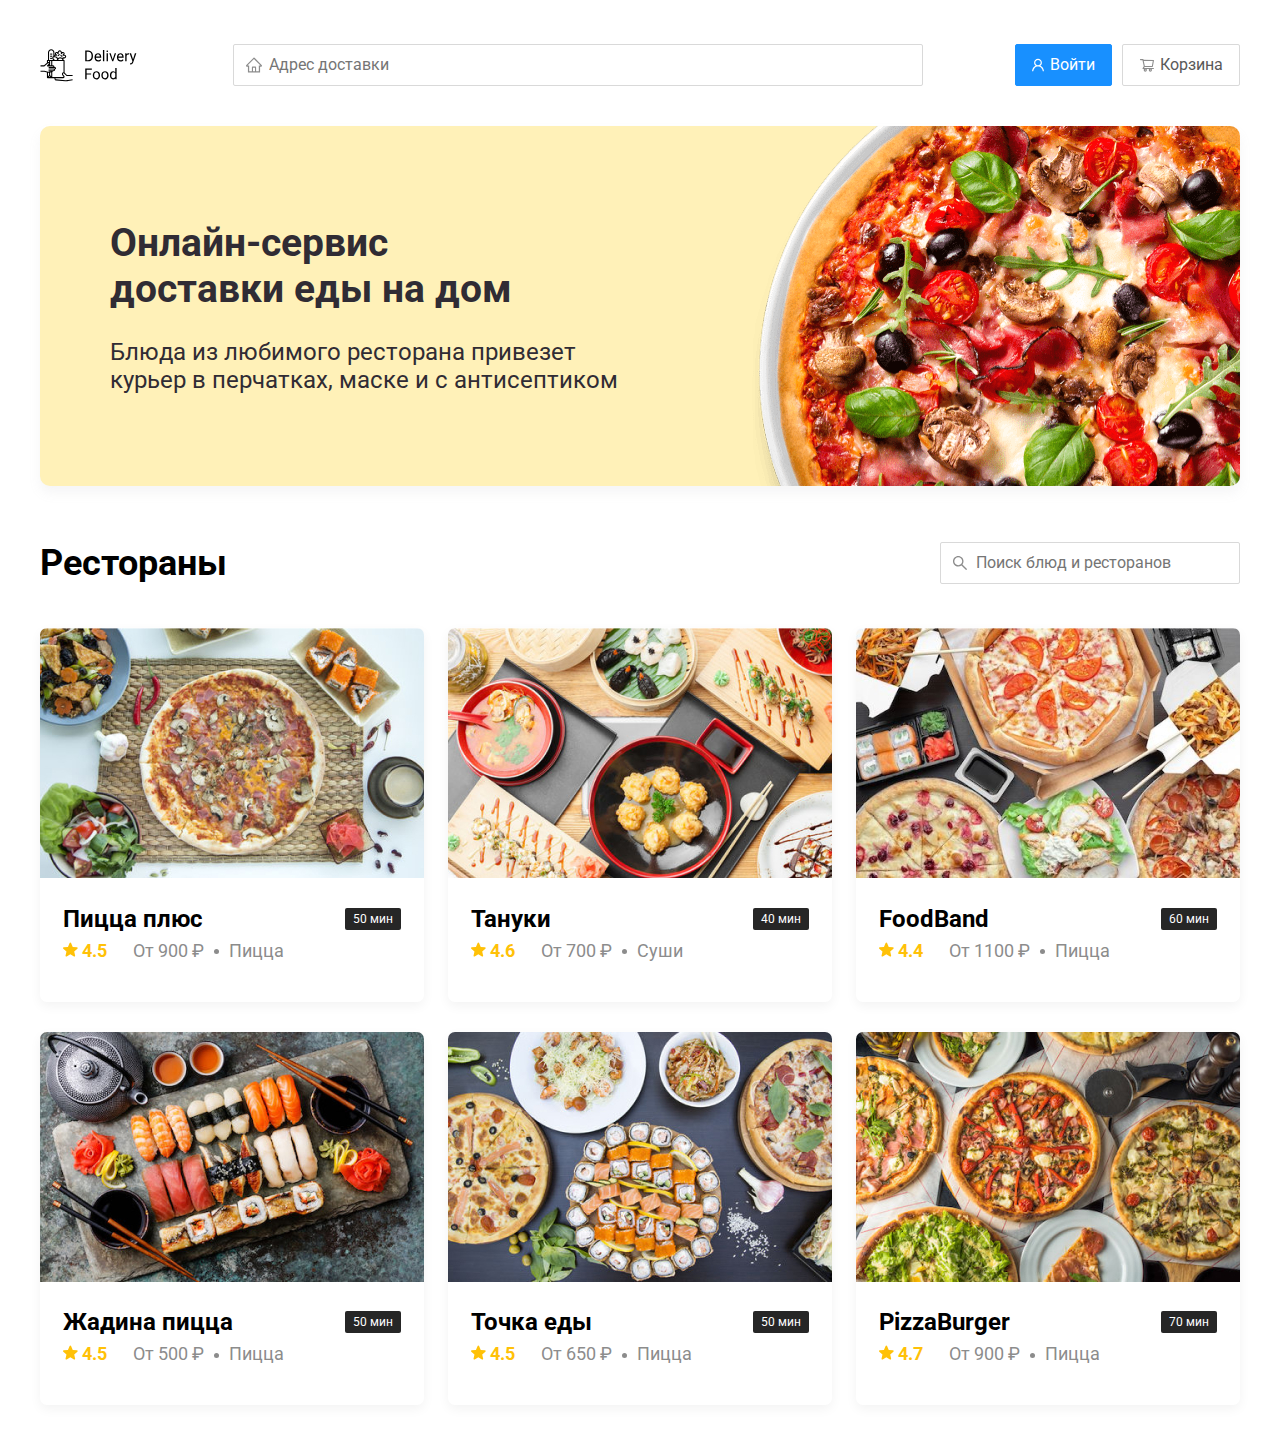
==== index.html @ fedc8b8d "Add files via upload" ====
<!DOCTYPE html>
<html lang="ru">
<head>
    <meta charset="UTF-8">
    <meta name="viewport" content="width=device-width, initial-scale=1.0">
    <title>Delivery Food</title>
    <link href="https://fonts.googleapis.com/css?family=Roboto:400,700&display=swap&subset=cyrillic" rel="stylesheet"> 
    <link rel="stylesheet" href="css\normalize.css">
    <link rel="stylesheet" href="css/style.css">
    
</head>
<body>
 <div class="container">
    <header class="header">
        <img src="img/logo.svg" alt="Logo" class="logo">
        <input type="text" class="input input-address" placeholder="Адрес доставки">
        <div class="buttons">
            <button class="button button-primary">
                <img src="img/user.svg" alt="user" class="button-icon" >
                <span class="button-text">Войти</span>
                </button>
            <button class="button">
               <img src="img/shopping-cart.svg" alt="shopping-cart" class="button-icon"> 
               <span class="button-text">Корзина</span>
            </button>
        </div>
    </header>  
    <section class="promo">
        <h1 class="promo-title">Онлайн-сервис<br>доставки еды на дом</h1>
        <p class="promo-text">Блюда из любимого ресторана привезет курьер в перчатках, маске и с антисептиком</p>
    </section>
    <!-- /.promo -->

    <section class="restaurants">
       <div class="section-heading">
           <h2 class="section-title">Рестораны</h2>
           <input type="text" class="input input-search" placeholder="Поиск блюд и ресторанов">

       </div> 
       <div class="cards">
           <div class="card">
               <img src="img/image.jpg" alt="image" class="card-image">
               <div class="card-text">
                   <div class="card-heading">
                       <h3 class="card-title">Пицца плюс</h3>
                       <span class="card-tag tag">50 мин</span>
                   </div>
                   <!-- /.card-heading -->
                   <div class="card-info">
                       <div class="rating"><img src="img/star.svg" alt="star" class ="rating-star">
                        4.5</div>
                        <div class="price">От 900 ₽</div>
                        <div class="category">Пицца</div>
                   </div>
                   <!-- /.card-info -->
               </div>
               <!-- /.card-text -->
           </div>
           <!-- /.card -->

           <div class="card">
            <img src="img/image2.jpg" alt="image" class="card-image">
            <div class="card-text">
                <div class="card-heading">
                    <h3 class="card-title">Тануки</h3>
                    <span class="card-tag tag">40 мин</span>
                </div>
                <!-- /.card-heading -->
                <div class="card-info">
                    <div class="rating"><img src="img/star.svg" alt="star" class ="rating-star">
                        4.6                       </div>
                     <div class="price">От 700 ₽</div>
                     <div class="category">Суши</div>
                </div>
                <!-- /.card-info -->
            </div>
            <!-- /.card-text -->
        </div>
        <!-- /.card -->

        <div class="card">
            <img src="img/image3.jpg" alt="image" class="card-image">
            <div class="card-text">
                <div class="card-heading">
                    <h3 class="card-title">FoodBand</h3>
                    <span class="card-tag tag">60 мин</span>
                </div>
                <!-- /.card-heading -->
                <div class="card-info">
                    <div class="rating"><img src="img/star.svg" alt="star" class ="rating-star">
                        4.4</div>
                     <div class="price">От 1100 ₽</div>
                     <div class="category">Пицца</div>
                </div>
                <!-- /.card-info -->
            </div>
            <!-- /.card-text -->
        </div>
        <!-- /.card -->

        <div class="card">
            <img src="img/image4.jpg" alt="image" class="card-image">
            <div class="card-text">
                <div class="card-heading">
                    <h3 class="card-title">Жадина пицца</h3>
                    <span class="card-tag tag">50 мин</span>
                </div>
                <!-- /.card-heading -->
                <div class="card-info">
                    <div class="rating"><img src="img/star.svg" alt="star" class ="rating-star">
                        4.5</div>
                     <div class="price">От 500 ₽</div>
                     <div class="category">Пицца</div>
                </div>
                <!-- /.card-info -->
            </div>
            <!-- /.card-text -->
        </div>
        <!-- /.card -->

        <div class="card">
            <img src="img/image5.jpg" alt="image" class="card-image">
            <div class="card-text">
                <div class="card-heading">
                    <h3 class="card-title">Точка еды</h3>
                    <span class="card-tag tag">50 мин</span>
                </div>
                <!-- /.card-heading -->
                <div class="card-info">
                    <div class="rating"><img src="img/star.svg" alt="star" class ="rating-star">
                        4.5</div>
                     <div class="price">От 650 ₽</div>
                     <div class="category">Пицца</div>
                </div>
                <!-- /.card-info -->
            </div>
            <!-- /.card-text -->
        </div>
        <!-- /.card -->

        <div class="card">
            <img src="img/image6.jpg" alt="image" class="card-image">
            <div class="card-text">
                <div class="card-heading">
                    <h3 class="card-title">PizzaBurger</h3>
                    <span class="card-tag tag">70 мин</span>
                </div>
                <!-- /.card-heading -->
                <div class="card-info">
                    <div class="rating"><img src="img/star.svg" alt="star" class ="rating-star">
                        4.7</div>
                     <div class="price">От 900 ₽</div>
                     <div class="category">Пицца</div>
                </div>
                <!-- /.card-info -->
            </div>
            <!-- /.card-text -->
        </div>
        <!-- /.card -->
        

       </div>
       <!-- /.cards -->
    </section>
    <!-- /.restaraurants -->

 </div>
</body>
</html>
---- css/style.css ----
* {
    box-sizing: border-box;
}
body {
    font-family: 'Roboto', sans-serif;
    padding-top: 44px;
}
.container {
    max-width: 1200px;
    margin: auto;
}
.header {
    display: flex;
    align-items: center;
    justify-content: space-between;
    margin-bottom: 40px;
}
.input {
    background: #FFFFFF;
    border: 1px solid #D9D9D9;
    border-radius: 2px;
    font-size: 16px;
    line-height: 24px;
    padding: 8px;
    padding-left: 35px;
    background-repeat: no-repeat;
    background-position: left 11px center;
}
.input-address {
    width: 690px;
    background-image: url(../img/home.svg);
      
}
.input-search {
    width: 300px;
    background-image: url(../img/search.svg);
        
}
.buttons {
    display: flex;
    align-items: center;
}
.button {
    display: flex;
    align-items: center;
    padding: 8px 16px;
    background: #FFFFFF;
    border: 1px solid #D9D9D9;
    box-sizing: border-box;
    box-shadow: 0px 0px 2px rgba(0, 0, 0, 0.0015);
    border-radius: 2px;
    color: #595959;
    font-size: 16px;
    line-height: 24px;  
}
.button-primary {
    background: #1890FF;
    border: 1px solid #1890FF;
    color: #FFFFFF;
    margin-right: 10px;
}
.button-icon {
    margin-right: 6px;
}
.promo {
    box-shadow: 0px 7px 12px rgba(158, 158, 163, 0.1);
    background: #FFF1B8 url(../img/promo-img.png) no-repeat top -100px right -190px / 700px;
    border-radius: 10px;
    padding: 68px 70px;
    margin-bottom: 56px;
}
.promo-title {
    font-style: normal;
    font-weight: bold;
    font-size: 39px;
    line-height: 46px;
    color: #302C34;
}
.promo-text {
    max-width: 538px;
    font-style: normal;
    font-weight: normal;
    font-size: 24px;
    line-height: 28px;
    color: #302C34;

}
.section-heading {
    display: flex;
    align-items: center;
    justify-content: space-between;
    margin-bottom: 44px;
}
.section-title {
    font-style: normal;
    font-weight: bold;
    font-size: 36px;
    line-height: 42px;
    color: #000000;
    margin: 0;
}
.cards {
    display: flex;
    flex-wrap: wrap;
    justify-content: space-between;
    align-items: flex-start;
}
.card {
    background: #FFFFFF;
    box-shadow: 0px 4px 12px rgba(0, 0, 0, 0.05);
    border-radius: 7px;
    overflow: hidden;
    margin-bottom: 30px;
}
.card-image {
    width: 384px;
    height: 250px;
    object-fit: cover;
}
.card-text {
    padding-top: 20px;
    padding-bottom: 35px;
    padding-right: 23px;
    padding-left: 23px;
}
.card-heading {
    display: flex;
    align-items: center;
    justify-content: space-between;
}
.card-title {
    margin: 0;
    font-style: normal;
    font-weight: bold;
    font-size: 24px;
    line-height: 32px;
}
.card-tag {
    font-style: normal;
    font-weight: normal;
    font-size: 12px;
    line-height: 20px;
    color: #FFFFFF;
    background: #262626;
    border-radius: 2px;
    padding: 1px 8px;
}
.card-info {
    display: flex;
    align-items: center;
}
.rating {
    margin-right: 26px;
    color: #FFC107;
    font-weight: bold;
    font-size: 18px;
    line-height: 32px;
}
.price,
.category {
    color: #8C8C8C;
    font-size: 18px;
    line-height: 32px;
}
.price {
    margin-right: 10px;
}
.price:after {
    content: "";
    width: 5px;
    height: 5px;
    background-color: #8c8c8c;
    display: inline-block;
    vertical-align: middle;
    border-radius: 50%;
    margin-left: 10px;
}
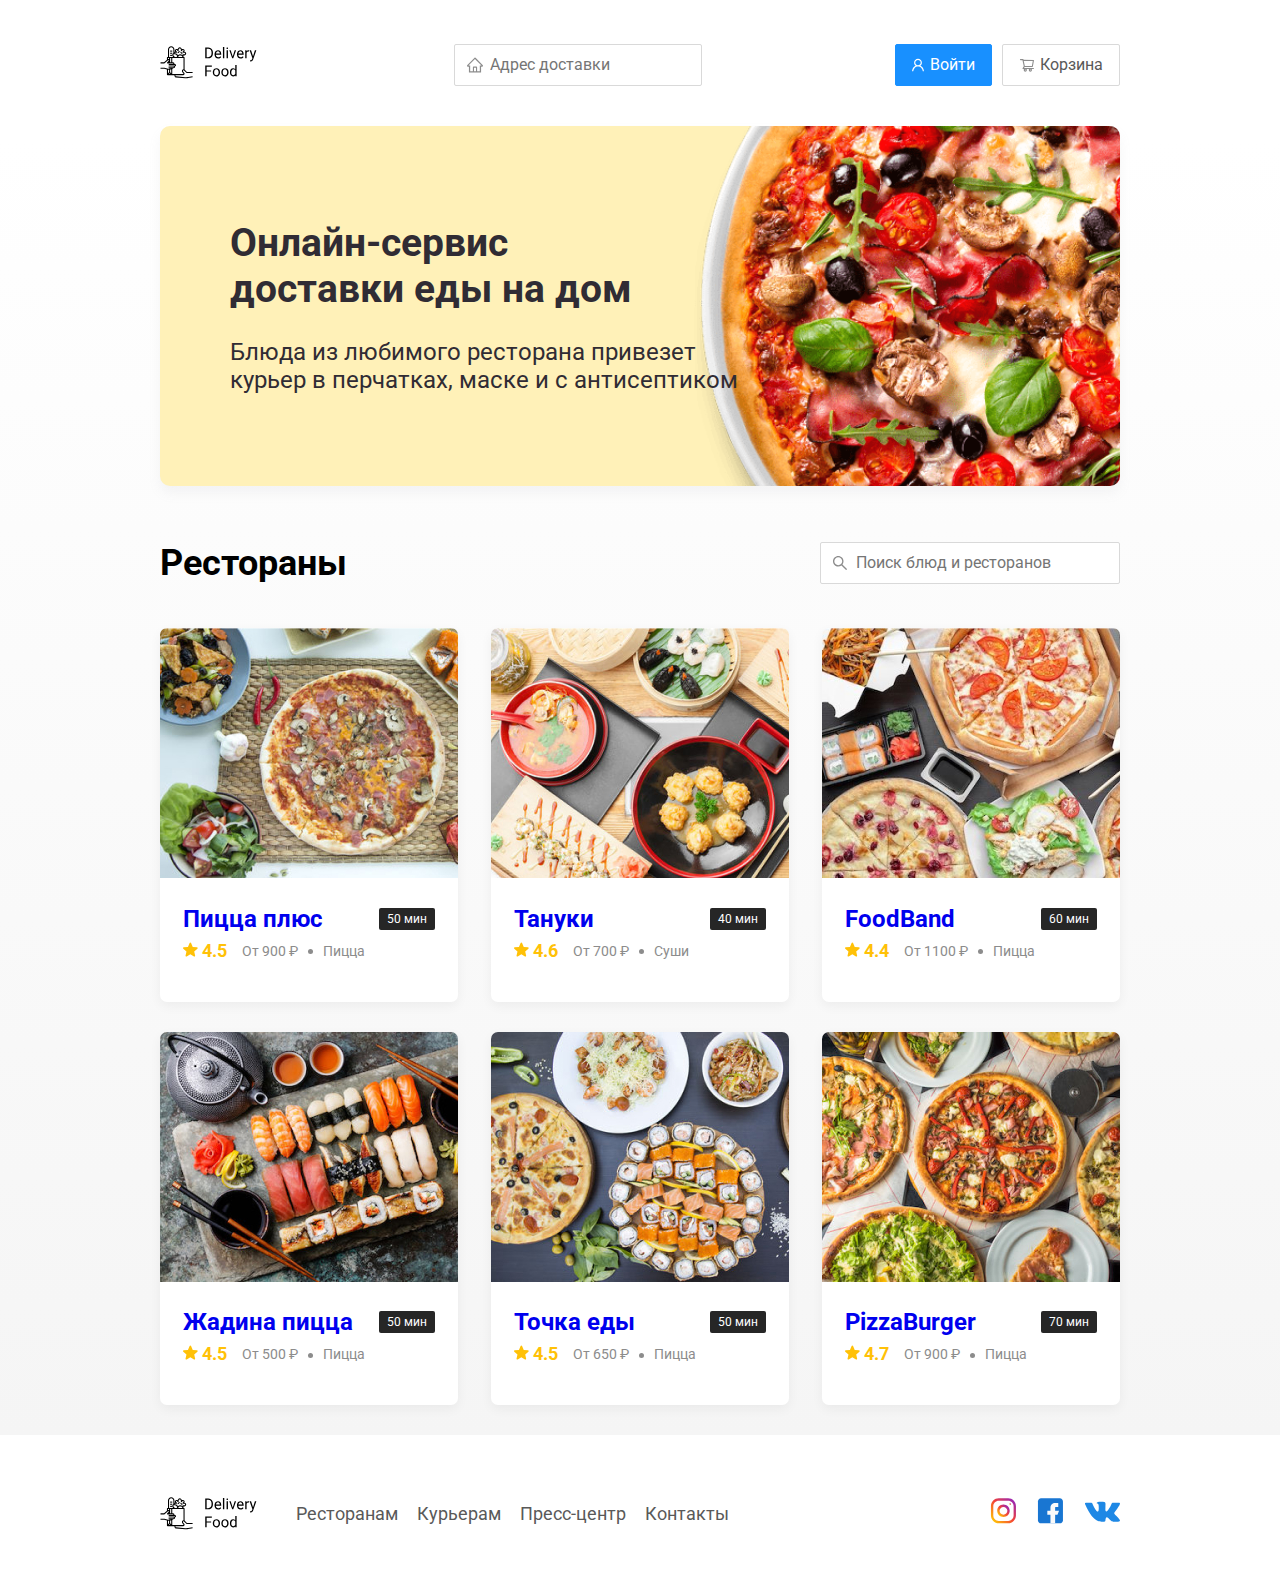
==== commit 7a670e58: "Add files via upload" ====
--- a/index.html
+++ b/index.html
@@ -12,7 +12,9 @@
 <body>
  <div class="container">
     <header class="header">
-        <img src="img/logo.svg" alt="Logo" class="logo">
+        <a href="index.html" class="logo">
+            <img src="img/logo.svg" alt="Logo" >
+        </a>
         <input type="text" class="input input-address" placeholder="Адрес доставки">
         <div class="buttons">
             <button class="button button-primary">
@@ -24,146 +26,170 @@
                <span class="button-text">Корзина</span>
             </button>
         </div>
-    </header>  
-    <section class="promo">
-        <h1 class="promo-title">Онлайн-сервис<br>доставки еды на дом</h1>
-        <p class="promo-text">Блюда из любимого ресторана привезет курьер в перчатках, маске и с антисептиком</p>
-    </section>
-    <!-- /.promo -->
+    </header>      
+ </div>
+ <main class="main">
+     <div class="container">
+        <section class="promo">
+            <h1 class="promo-title">Онлайн-сервис<br>доставки еды на дом</h1>
+            <p class="promo-text">Блюда из любимого ресторана привезет курьер в перчатках, маске и с антисептиком</p>
+        </section>
+        <!-- /.promo -->
+    
+        <section class="restaurants">
+           <div class="section-heading">
+               <h2 class="section-title">Рестораны</h2>
+               <input type="text" class="input input-search" placeholder="Поиск блюд и ресторанов">
+    
+           </div> 
+           <div class="cards">
+               <a href="restaurant.html" class="card">
+                   <img src="img/image.jpg" alt="image" class="card-image">
+                   <div class="card-text">
+                       <div class="card-heading">
+                           <h3 class="card-title">Пицца плюс</h3>
+                           <span class="card-tag tag">50 мин</span>
+                       </div>
+                       <!-- /.card-heading -->
+                       <div class="card-info">
+                           <div class="rating"><img src="img/star.svg" alt="star" class ="rating-star">
+                            4.5</div>
+                            <div class="price">От 900 ₽</div>
+                            <div class="category">Пицца</div>
+                       </div>
+                       <!-- /.card-info -->
+                   </div>
+                   <!-- /.card-text -->
+               </a>
+               <!-- /.card -->
+    
+               <a href="restaurant.html" class="card">
+                <img src="img/image2.jpg" alt="image" class="card-image">
+                <div class="card-text">
+                    <div class="card-heading">
+                        <h3 class="card-title">Тануки</h3>
+                        <span class="card-tag tag">40 мин</span>
+                    </div>
+                    <!-- /.card-heading -->
+                    <div class="card-info">
+                        <div class="rating"><img src="img/star.svg" alt="star" class ="rating-star">
+                            4.6                       </div>
+                         <div class="price">От 700 ₽</div>
+                         <div class="category">Суши</div>
+                    </div>
+                    <!-- /.card-info -->
+                </div>
+                <!-- /.card-text -->
+            </a>
+            <!-- /.card -->
+    
+            <a href="restaurant.html" class="card">
+                <img src="img/image3.jpg" alt="image" class="card-image">
+                <div class="card-text">
+                    <div class="card-heading">
+                        <h3 class="card-title">FoodBand</h3>
+                        <span class="card-tag tag">60 мин</span>
+                    </div>
+                    <!-- /.card-heading -->
+                    <div class="card-info">
+                        <div class="rating"><img src="img/star.svg" alt="star" class ="rating-star">
+                            4.4</div>
+                         <div class="price">От 1100 ₽</div>
+                         <div class="category">Пицца</div>
+                    </div>
+                    <!-- /.card-info -->
+                </div>
+                <!-- /.card-text -->
+            </a>
+            <!-- /.card -->
+    
+            <a href="restaurant.html" class="card">
+                <img src="img/image4.jpg" alt="image" class="card-image">
+                <div class="card-text">
+                    <div class="card-heading">
+                        <h3 class="card-title">Жадина пицца</h3>
+                        <span class="card-tag tag">50 мин</span>
+                    </div>
+                    <!-- /.card-heading -->
+                    <div class="card-info">
+                        <div class="rating"><img src="img/star.svg" alt="star" class ="rating-star">
+                            4.5</div>
+                         <div class="price">От 500 ₽</div>
+                         <div class="category">Пицца</div>
+                    </div>
+                    <!-- /.card-info -->
+                </div>
+                <!-- /.card-text -->
+            </a>
+            <!-- /.card -->
+    
+            <a href="restaurant.html" class="card">
+                <img src="img/image5.jpg" alt="image" class="card-image">
+                <div class="card-text">
+                    <div class="card-heading">
+                        <h3 class="card-title">Точка еды</h3>
+                        <span class="card-tag tag">50 мин</span>
+                    </div>
+                    <!-- /.card-heading -->
+                    <div class="card-info">
+                        <div class="rating"><img src="img/star.svg" alt="star" class ="rating-star">
+                            4.5</div>
+                         <div class="price">От 650 ₽</div>
+                         <div class="category">Пицца</div>
+                    </div>
+                    <!-- /.card-info -->
+                </div>
+                <!-- /.card-text -->
+            </a>
+            <!-- /.card -->
+    
+            <a href="restaurant.html" class="card">
+                <img src="img/image6.jpg" alt="image" class="card-image">
+                <div class="card-text">
+                    <div class="card-heading">
+                        <h3 class="card-title">PizzaBurger</h3>
+                        <span class="card-tag tag">70 мин</span>
+                    </div>
+                    <!-- /.card-heading -->
+                    <div class="card-info">
+                        <div class="rating"><img src="img/star.svg" alt="star" class ="rating-star">
+                            4.7</div>
+                         <div class="price">От 900 ₽</div>
+                         <div class="category">Пицца</div>
+                    </div>
+                    <!-- /.card-info -->
+                </div>
+                <!-- /.card-text -->
+            </a>
+            <!-- /.card -->
+            
+    
+           </div>
+           <!-- /.cards -->
+        </section>  
+     </div>
+     <!-- /.conteiner -->
+ </main>
+ <footer class="footer">
+     <div class="container">
+       <div class="footer-block">
+           <img src="../img/logo.svg" alt="logo" class="footer-logo">
+           <nav class="footer-nav">
+               <a href="#" class="footer-link">Ресторанам</a>
+               <a href="#" class="footer-link">Курьерам</a>
+               <a href="#" class="footer-link">Пресс-центр</a>
+               <a href="#" class="footer-link">Контакты</a>
+           </nav>
+           <div class="social-links">
+               <a href="#" class="social-link"><img src="img\Group 1.svg"></a>
+               <a href="#" class="social-link"><img src="img\Group 2.svg"></a>
+               <a href="#" class="social-link"><img src="img\Group 3.svg"></a>
+           </div>
+           <!-- /.cocial-links -->
+       </div>  
 
-    <section class="restaurants">
-       <div class="section-heading">
-           <h2 class="section-title">Рестораны</h2>
-           <input type="text" class="input input-search" placeholder="Поиск блюд и ресторанов">
-
-       </div> 
-       <div class="cards">
-           <div class="card">
-               <img src="img/image.jpg" alt="image" class="card-image">
-               <div class="card-text">
-                   <div class="card-heading">
-                       <h3 class="card-title">Пицца плюс</h3>
-                       <span class="card-tag tag">50 мин</span>
-                   </div>
-                   <!-- /.card-heading -->
-                   <div class="card-info">
-                       <div class="rating"><img src="img/star.svg" alt="star" class ="rating-star">
-                        4.5</div>
-                        <div class="price">От 900 ₽</div>
-                        <div class="category">Пицца</div>
-                   </div>
-                   <!-- /.card-info -->
-               </div>
-               <!-- /.card-text -->
-           </div>
-           <!-- /.card -->
-
-           <div class="card">
-            <img src="img/image2.jpg" alt="image" class="card-image">
-            <div class="card-text">
-                <div class="card-heading">
-                    <h3 class="card-title">Тануки</h3>
-                    <span class="card-tag tag">40 мин</span>
-                </div>
-                <!-- /.card-heading -->
-                <div class="card-info">
-                    <div class="rating"><img src="img/star.svg" alt="star" class ="rating-star">
-                        4.6                       </div>
-                     <div class="price">От 700 ₽</div>
-                     <div class="category">Суши</div>
-                </div>
-                <!-- /.card-info -->
-            </div>
-            <!-- /.card-text -->
-        </div>
-        <!-- /.card -->
-
-        <div class="card">
-            <img src="img/image3.jpg" alt="image" class="card-image">
-            <div class="card-text">
-                <div class="card-heading">
-                    <h3 class="card-title">FoodBand</h3>
-                    <span class="card-tag tag">60 мин</span>
-                </div>
-                <!-- /.card-heading -->
-                <div class="card-info">
-                    <div class="rating"><img src="img/star.svg" alt="star" class ="rating-star">
-                        4.4</div>
-                     <div class="price">От 1100 ₽</div>
-                     <div class="category">Пицца</div>
-                </div>
-                <!-- /.card-info -->
-            </div>
-            <!-- /.card-text -->
-        </div>
-        <!-- /.card -->
-
-        <div class="card">
-            <img src="img/image4.jpg" alt="image" class="card-image">
-            <div class="card-text">
-                <div class="card-heading">
-                    <h3 class="card-title">Жадина пицца</h3>
-                    <span class="card-tag tag">50 мин</span>
-                </div>
-                <!-- /.card-heading -->
-                <div class="card-info">
-                    <div class="rating"><img src="img/star.svg" alt="star" class ="rating-star">
-                        4.5</div>
-                     <div class="price">От 500 ₽</div>
-                     <div class="category">Пицца</div>
-                </div>
-                <!-- /.card-info -->
-            </div>
-            <!-- /.card-text -->
-        </div>
-        <!-- /.card -->
-
-        <div class="card">
-            <img src="img/image5.jpg" alt="image" class="card-image">
-            <div class="card-text">
-                <div class="card-heading">
-                    <h3 class="card-title">Точка еды</h3>
-                    <span class="card-tag tag">50 мин</span>
-                </div>
-                <!-- /.card-heading -->
-                <div class="card-info">
-                    <div class="rating"><img src="img/star.svg" alt="star" class ="rating-star">
-                        4.5</div>
-                     <div class="price">От 650 ₽</div>
-                     <div class="category">Пицца</div>
-                </div>
-                <!-- /.card-info -->
-            </div>
-            <!-- /.card-text -->
-        </div>
-        <!-- /.card -->
-
-        <div class="card">
-            <img src="img/image6.jpg" alt="image" class="card-image">
-            <div class="card-text">
-                <div class="card-heading">
-                    <h3 class="card-title">PizzaBurger</h3>
-                    <span class="card-tag tag">70 мин</span>
-                </div>
-                <!-- /.card-heading -->
-                <div class="card-info">
-                    <div class="rating"><img src="img/star.svg" alt="star" class ="rating-star">
-                        4.7</div>
-                     <div class="price">От 900 ₽</div>
-                     <div class="category">Пицца</div>
-                </div>
-                <!-- /.card-info -->
-            </div>
-            <!-- /.card-text -->
-        </div>
-        <!-- /.card -->
-        
-
-       </div>
-       <!-- /.cards -->
-    </section>
-    <!-- /.restaraurants -->
-
- </div>
+     </div>
+ </footer>
+ <!-- /.footer -->
 </body>
 </html>--- a/css/style.css
+++ b/css/style.css
@@ -4,6 +4,9 @@
 body {
     font-family: 'Roboto', sans-serif;
     padding-top: 44px;
+}
+.main {
+    background: linear-gradient(180deg, rgba(245, 245, 245, 0) 1.04%, #F5F5F5 100%);
 }
 .container {
     max-width: 1200px;
@@ -27,14 +30,14 @@
     background-position: left 11px center;
 }
 .input-address {
-    width: 690px;
+    flex: 0,8;
     background-image: url(../img/home.svg);
       
 }
 .input-search {
     width: 300px;
     background-image: url(../img/search.svg);
-        
+    margin-left: auto;    
 }
 .buttons {
     display: flex;
@@ -62,6 +65,9 @@
 .button-icon {
     margin-right: 6px;
 }
+.button-card-text {
+    margin-right: 10px;
+}
 .promo {
     box-shadow: 0px 7px 12px rgba(158, 158, 163, 0.1);
     background: #FFF1B8 url(../img/promo-img.png) no-repeat top -100px right -190px / 700px;
@@ -88,7 +94,7 @@
 .section-heading {
     display: flex;
     align-items: center;
-    justify-content: space-between;
+    
     margin-bottom: 44px;
 }
 .section-title {
@@ -98,6 +104,7 @@
     line-height: 42px;
     color: #000000;
     margin: 0;
+    margin-right: 30px;
 }
 .cards {
     display: flex;
@@ -111,6 +118,8 @@
     border-radius: 7px;
     overflow: hidden;
     margin-bottom: 30px;
+    flex-basis: 31%;
+    text-decoration: none;
 }
 .card-image {
     width: 384px;
@@ -134,6 +143,9 @@
     font-weight: bold;
     font-size: 24px;
     line-height: 32px;
+}
+.card-title-reg {
+    font-weight: 400;
 }
 .card-tag {
     font-style: normal;
@@ -148,6 +160,21 @@
 .card-info {
     display: flex;
     align-items: center;
+    flex-wrap: wrap;
+    
+}
+.card-buttons {
+    display: flex;
+    align-items: center;
+    margin-top: 24px;
+    
+}
+.card-price-bold {
+    font-style: normal;
+    font-weight: bold;
+    font-size: 20px;
+    line-height: 32px;
+    margin-left: 30px;
 }
 .rating {
     margin-right: 26px;
@@ -164,6 +191,17 @@
 }
 .price {
     margin-right: 10px;
+}
+.ingredients {
+    color: #8C8C8C;
+    font-size: 18px;
+    line-height: 21px;
+}
+.category {
+    text-overflow: ellipsis;
+    overflow: hidden;
+    white-space: nowrap;
+    max-width: 150px;
 }
 .price:after {
     content: "";
@@ -174,4 +212,187 @@
     vertical-align: middle;
     border-radius: 50%;
     margin-left: 10px;
+}
+.footer {
+    padding: 60px 0;
+}
+.footer-block {
+    display: flex;
+    align-items: center;
+    justify-content: space-between;
+}
+.footer-nav {
+    margin-left: 35px;
+    margin-right: auto;
+}
+.footer-link {
+    display: inline-block;
+    color: #595959;
+    font-style: normal;
+    font-weight: normal;
+    font-size: 18px;
+    line-height: 21px;
+    text-decoration: none;
+
+}
+.footer-link:not(:last-child) {
+    margin-right: 15px;
+}
+.social-links {
+    display: flex;
+    align-items: center;
+    }
+.social-link:not(:last-child) {
+    margin-right: 21px;
+}
+
+@media (max-width: 1366px) {
+    .container {
+        max-width: 960px;
+    }
+   .promo {
+       background-position: center right -300px;
+       background-size: 750px;
+   } 
+   .rating {
+       margin-right: 15px;
+
+   }
+    .category,.price {
+        font-size: 14px;
+    }
+    
+}
+@media (max-width: 992px) {
+    .container {
+        max-width: 750px;
+    }
+    .promo {
+        padding: 50px;
+        background-size: 500px;
+        background-position: center right -150px;
+    }
+    .promo-text {
+        font-size: 18px;
+        max-width: 400px;
+    }
+    .card {
+        flex-basis: 49%;
+    }
+    .footer-link {
+        font-size: 16px;
+    }
+
+}
+@media (max-width: 768px) {
+    .container {
+        min-width: 560px;
+    }
+    .card-info {
+        flex-wrap: wrap;
+
+    }
+    .card.rating {
+        flex-basis: 100%;
+    }
+    .card-title {
+        font-size: 18px;
+    }
+    .promo {
+        background-size: 400px;
+        background-position: bottom 50px right;
+        
+    }
+    .promo-title {
+        font-size: 24px;
+        line-height: 1.4;
+        
+    }
+    .promo-text {
+        margin-top: o;
+    }
+    
+
+}
+@media (max-width: 578px) {
+    .container {
+        width: 90%;
+    }
+    .header {
+        flex-wrap: wrap;
+    }
+    .input-address {
+        margin-top: 15px;
+        order: 5;
+        flex: 1;
+    }
+    .promo {
+        background-color: none;
+
+    }
+    .promo-title {
+        margin-bottom: 10px;
+    }
+    .section-title {
+        font-size: 20px;
+    }
+    .card {
+        flex-basis: 100%;
+    }
+    .card-image {
+        width: 100%;
+    }
+    .footer {
+        padding: 30px 0;
+    }
+    .footer-block {
+        align-items: flex-start;
+    }
+    .footer-nav {
+        margin-left: 0;
+        margin-right: 0;
+        order: 0;
+        display: flex;
+        flex-direction: column;
+    }
+    .footer-logo {
+        margin-right: 15px;
+        order: 1;
+    }
+    .social-links {
+        order: 2;
+    }
+}
+@media (max-width: 480px) {
+    .button-text {
+        display: none;
+    }
+    .button {
+        min-height: 40px;
+    }
+    .button-icon {
+        margin: 0;
+    }
+    .section-heading {
+        flex-wrap: wrap;
+    }
+    .promo {
+        padding: 20px;
+    }
+    .footer-block {
+        flex-wrap: wrap;
+        flex-direction: column;
+        align-items: center;
+    }
+    .footer-logo {
+        order: 0;
+        margin-bottom: 20px;
+    }
+    .footer-nav {
+        margin-bottom: 20px;
+        text-align: center;
+    }
+    .footer-link:not(last-shild) {
+        margin-right: 0;
+    }
 }